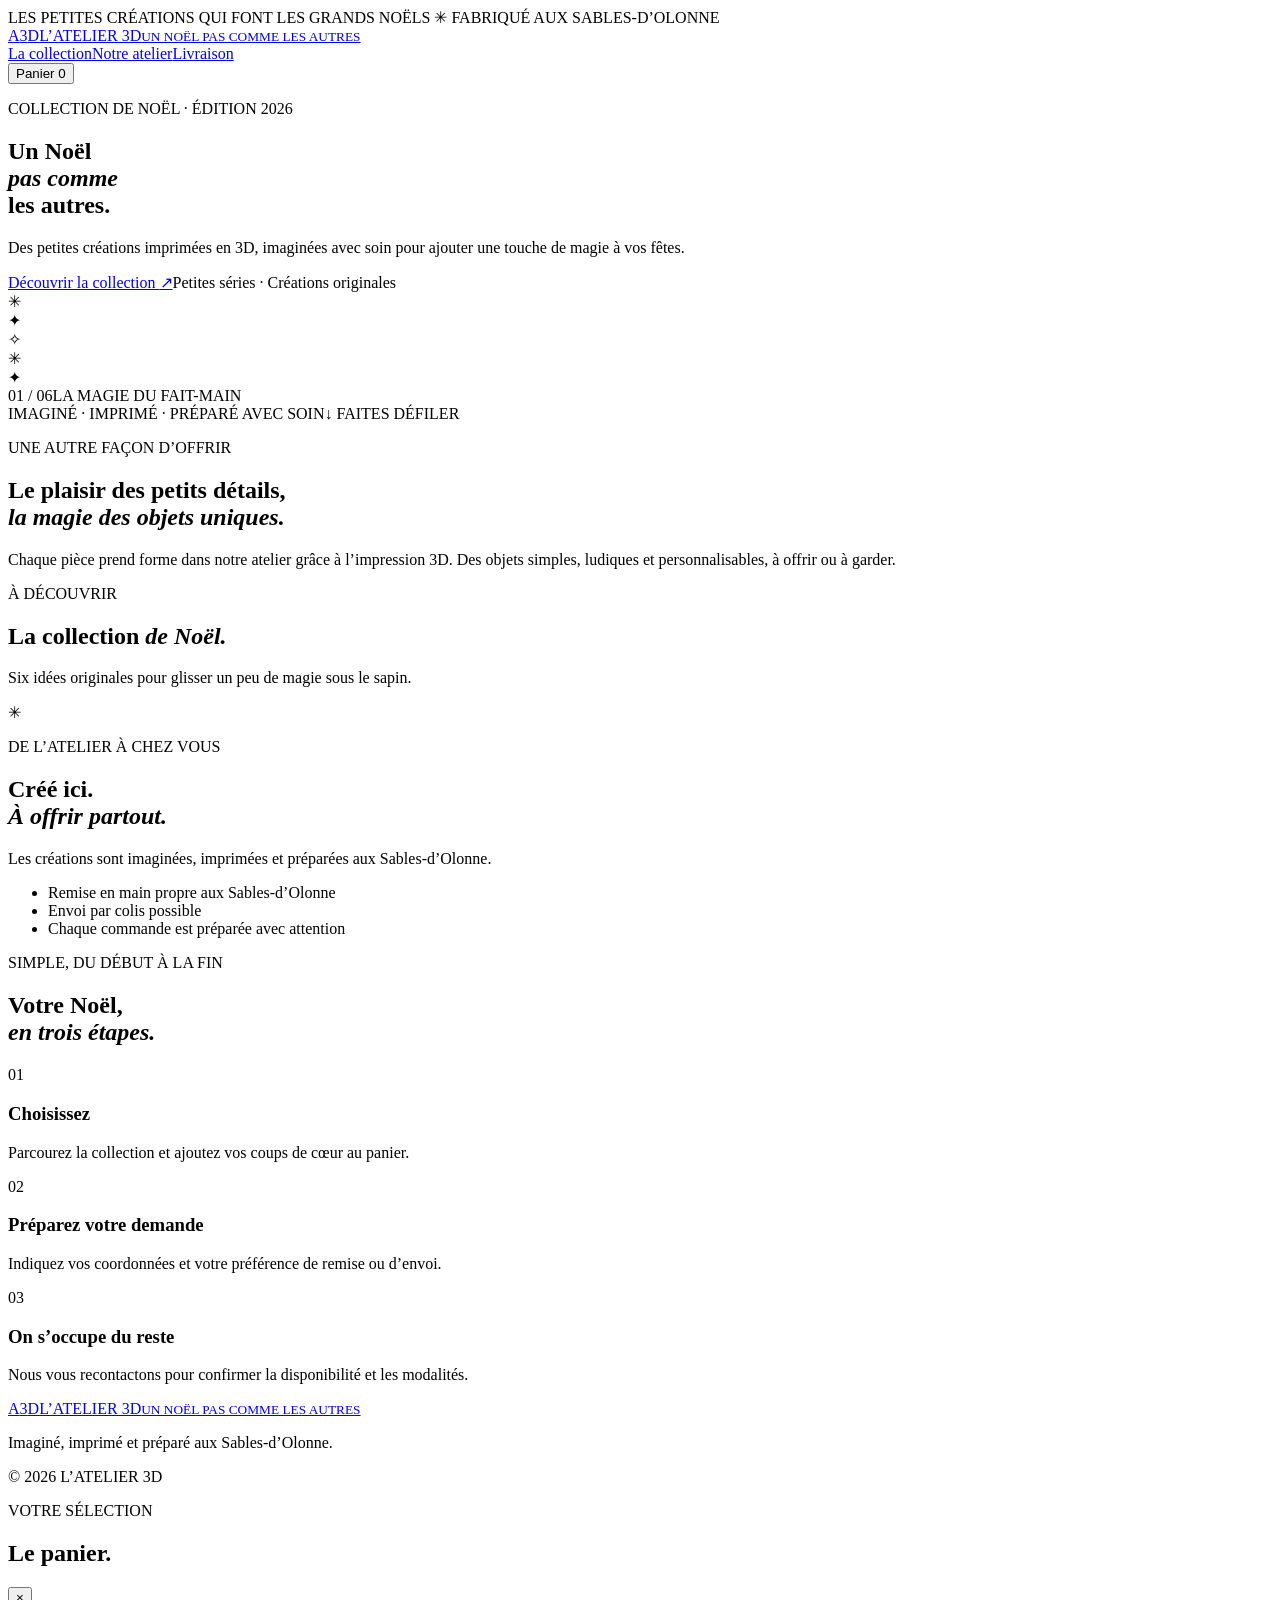
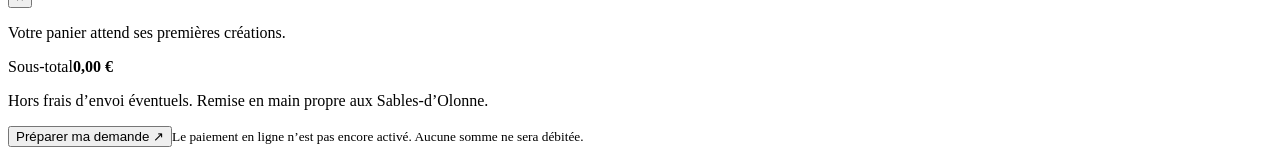
==== index.html @ 4eb5cd65 "Créer la nouvelle vitrine L’Atelier 3D" ====
<!doctype html>
<html lang="fr">
<head>
<meta charset="utf-8">
<meta name="viewport" content="width=device-width,initial-scale=1">
<meta name="theme-color" content="#101714">
<meta name="description" content="Décorations de Noël imprimées en 3D, petits cadeaux et créations personnalisées aux Sables-d’Olonne.">
<title>L’Atelier 3D — Un Noël pas comme les autres</title>
<link rel="preconnect" href="https://fonts.googleapis.com">
<link rel="preconnect" href="https://fonts.gstatic.com" crossorigin>
<link href="https://fonts.googleapis.com/css2?family=DM+Sans:wght@400;500;600;700&family=Playfair+Display:wght@500;600;700&display=swap" rel="stylesheet">
<link rel="stylesheet" href="css/style.css">
</head>
<body>
<div class="announcement">LES PETITES CRÉATIONS QUI FONT LES GRANDS NOËLS <span>✳</span> FABRIQUÉ AUX SABLES-D’OLONNE</div>
<header class="site-header">
  <a class="brand" href="#" aria-label="L’Atelier 3D, accueil"><span class="brand-mark">A<span>3</span>D</span><span class="brand-name">L’ATELIER 3D<small>UN NOËL PAS COMME LES AUTRES</small></span></a>
  <nav class="main-nav"><a href="#collection">La collection</a><a href="#atelier">Notre atelier</a><a href="#livraison">Livraison</a></nav>
  <button class="cart-trigger" id="open-cart" aria-label="Ouvrir le panier">Panier <span id="cart-count">0</span></button>
</header>
<main>
<section class="hero">
  <div class="hero-copy">
    <p class="eyebrow"><span class="eyebrow-line"></span> COLLECTION DE NOËL · ÉDITION 2026</p>
    <h1>Un Noël<br><em>pas comme</em><br>les autres.</h1>
    <p class="hero-intro">Des petites créations imprimées en 3D, imaginées avec soin pour ajouter une touche de magie à vos fêtes.</p>
    <div class="hero-actions"><a class="button button-light snow-button" href="#collection">Découvrir la collection <span>↗</span></a><span class="hero-note">Petites séries · Créations originales</span></div>
  </div>
  <div class="hero-art" aria-label="Décorations de Noël stylisées">
    <div class="art-glow"></div><div class="art-orbit orbit-one"></div><div class="art-orbit orbit-two"></div>
    <div class="hero-star star-a">✳</div><div class="hero-star star-b">✦</div><div class="hero-star star-c">✧</div>
    <div class="ornament ornament-main"><div class="ornament-cap"></div><div class="ornament-loop"></div><span>✳</span></div>
    <div class="ornament ornament-small"><div class="ornament-cap"></div><span>✦</span></div>
    <div class="art-caption"><span>01 / 06</span><span>LA MAGIE DU FAIT-MAIN</span></div>
  </div>
  <div class="hero-bottom"><span>IMAGINÉ · IMPRIMÉ · PRÉPARÉ AVEC SOIN</span><span>↓ FAITES DÉFILER</span></div>
</section>
<section class="intro-strip" id="atelier"><p>UNE AUTRE FAÇON D’OFFRIR</p><h2>Le plaisir des petits détails,<br><em>la magie des objets uniques.</em></h2><p class="intro-text">Chaque pièce prend forme dans notre atelier grâce à l’impression 3D. Des objets simples, ludiques et personnalisables, à offrir ou à garder.</p></section>
<section class="collection section-wrap" id="collection">
  <div class="section-heading"><div><p class="eyebrow">À DÉCOUVRIR</p><h2>La collection <em>de Noël.</em></h2></div><p>Six idées originales pour glisser un peu de magie sous le sapin.</p></div>
  <div class="product-grid" id="product-grid"></div>
</section>
<section class="feature-band" id="livraison"><div class="feature-mark">✳</div><div><p class="eyebrow">DE L’ATELIER À CHEZ VOUS</p><h2>Créé ici.<br><em>À offrir partout.</em></h2></div><div class="feature-text"><p>Les créations sont imaginées, imprimées et préparées aux Sables-d’Olonne.</p><ul><li>Remise en main propre aux Sables-d’Olonne</li><li>Envoi par colis possible</li><li>Chaque commande est préparée avec attention</li></ul></div></section>
<section class="steps section-wrap"><p class="eyebrow">SIMPLE, DU DÉBUT À LA FIN</p><h2>Votre Noël,<br><em>en trois étapes.</em></h2><div class="step-grid"><article><span>01</span><h3>Choisissez</h3><p>Parcourez la collection et ajoutez vos coups de cœur au panier.</p></article><article><span>02</span><h3>Préparez votre demande</h3><p>Indiquez vos coordonnées et votre préférence de remise ou d’envoi.</p></article><article><span>03</span><h3>On s’occupe du reste</h3><p>Nous vous recontactons pour confirmer la disponibilité et les modalités.</p></article></div></section>
</main>
<footer class="footer"><a class="brand" href="#"><span class="brand-mark">A<span>3</span>D</span><span class="brand-name">L’ATELIER 3D<small>UN NOËL PAS COMME LES AUTRES</small></span></a><p>Imaginé, imprimé et préparé aux Sables-d’Olonne.</p><span>© 2026 L’ATELIER 3D</span></footer>
<div class="cart-backdrop" id="cart-backdrop"></div>
<aside class="cart-panel" id="cart-panel" aria-label="Votre panier" aria-hidden="true"><div class="cart-head"><div><p class="eyebrow">VOTRE SÉLECTION</p><h2>Le panier<span>.</span></h2></div><button class="icon-button" id="close-cart" aria-label="Fermer">×</button></div><div class="cart-items" id="cart-items"><p class="empty-cart">Votre panier attend ses premières créations.</p></div><div class="cart-foot"><div class="subtotal"><span>Sous-total</span><strong id="cart-total">0,00 €</strong></div><p>Hors frais d’envoi éventuels. Remise en main propre aux Sables-d’Olonne.</p><button class="button button-dark snow-button" id="checkout-button">Préparer ma demande <span>↗</span></button><small class="payment-note">Le paiement en ligne n’est pas encore activé. Aucune somme ne sera débitée.</small></div></aside>
<dialog id="order-dialog" class="order-dialog"><form id="order-form"><div class="dialog-top"><p class="eyebrow">DERNIÈRE ÉTAPE</p><button type="button" class="icon-button" id="close-order" aria-label="Fermer">×</button></div><h2>Votre demande<br><em>de commande.</em></h2><p class="form-intro">Renseignez vos coordonnées. Votre demande sera préparée dans votre application e-mail pour nous être envoyée.</p><label>Nom et prénom<input name="name" required autocomplete="name" placeholder="Votre nom"></label><label>Adresse e-mail<input name="email" type="email" required autocomplete="email" placeholder="vous@exemple.fr"></label><label>Remise souhaitée<select name="delivery"><option>Remise en main propre aux Sables-d’Olonne</option><option>Envoi par colis (frais à confirmer)</option></select></label><label>Précisions (facultatif)<textarea name="notes" rows="3" placeholder="Initiale souhaitée, quantité, question…"></textarea></label><div class="dialog-total"><span>Total estimé</span><strong id="dialog-total">0,00 €</strong></div><button class="button button-dark snow-button" type="submit">Préparer l’e-mail de commande ↗</button><p class="payment-note">Cette étape ne constitue pas un paiement ni une confirmation de commande.</p></form></dialog>
<div class="toast" id="toast" role="status"></div>
<script src="js/app.js"></script>
</body></html>
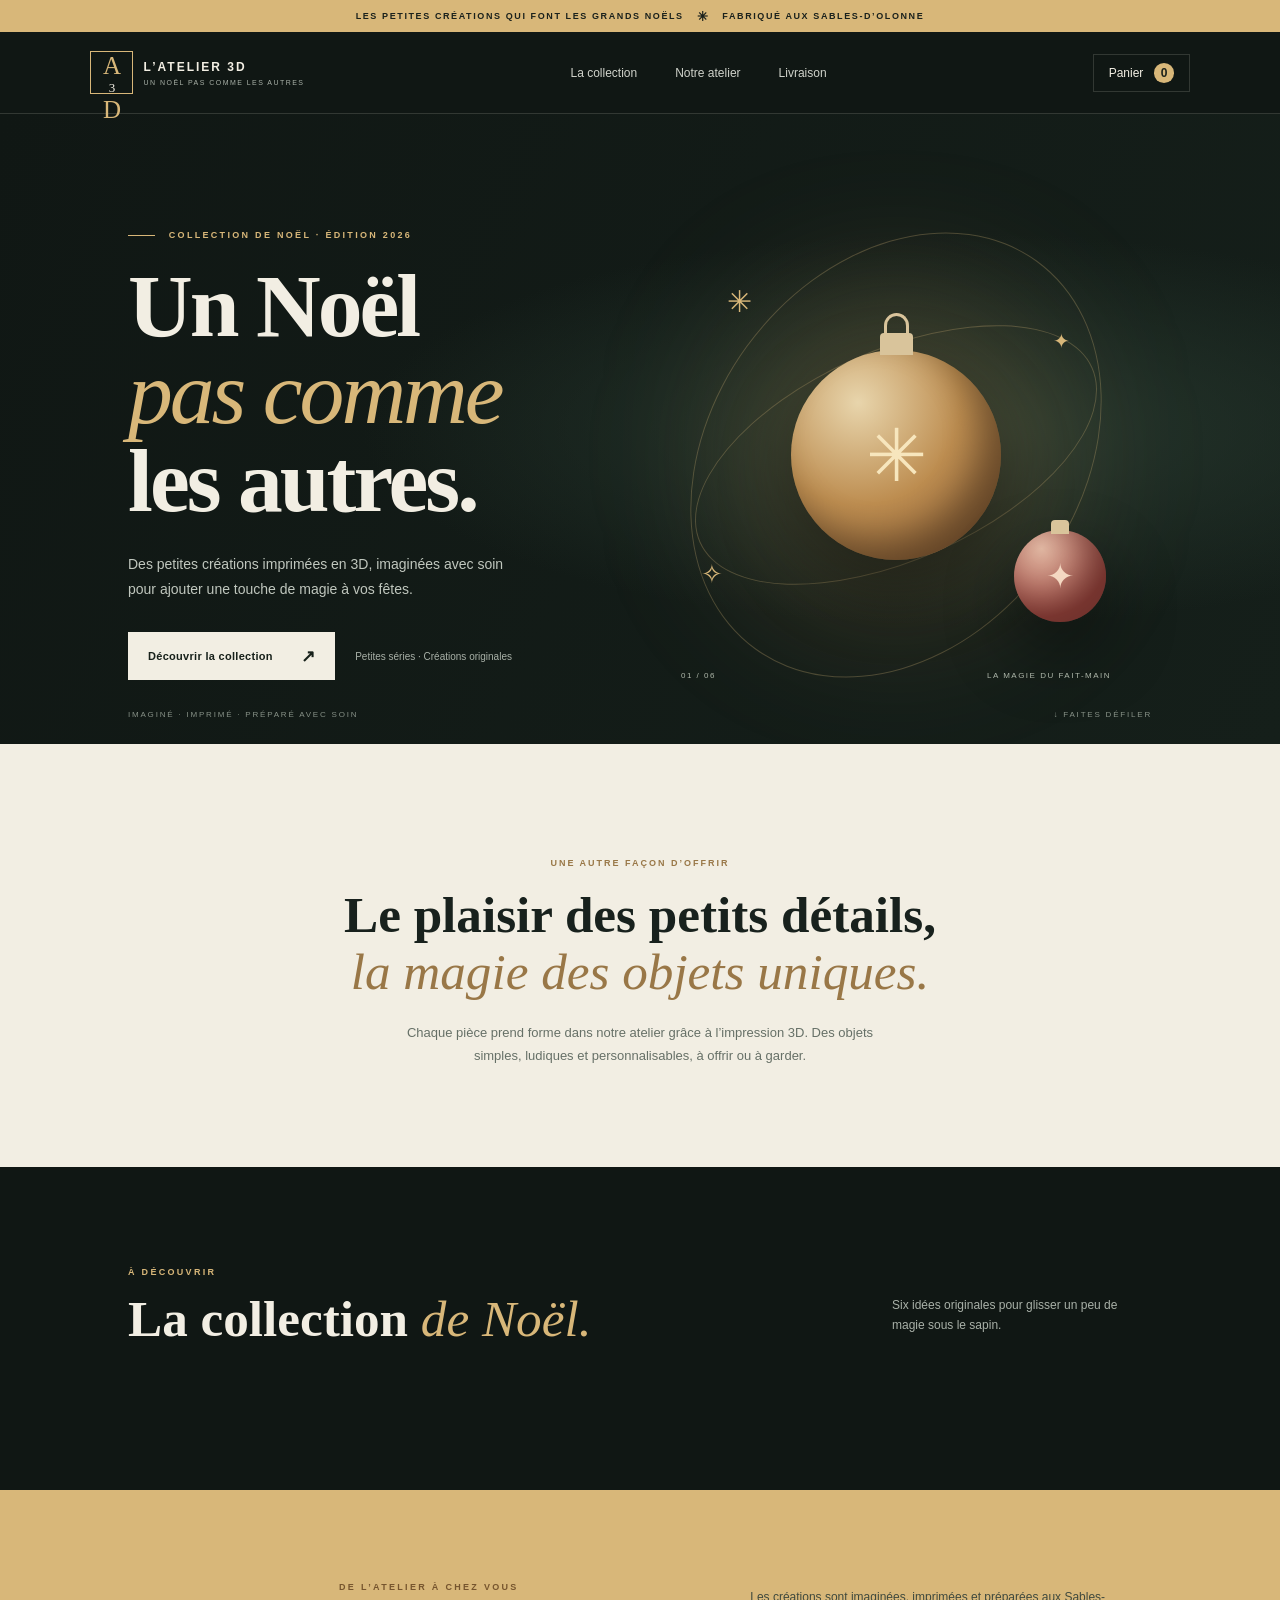
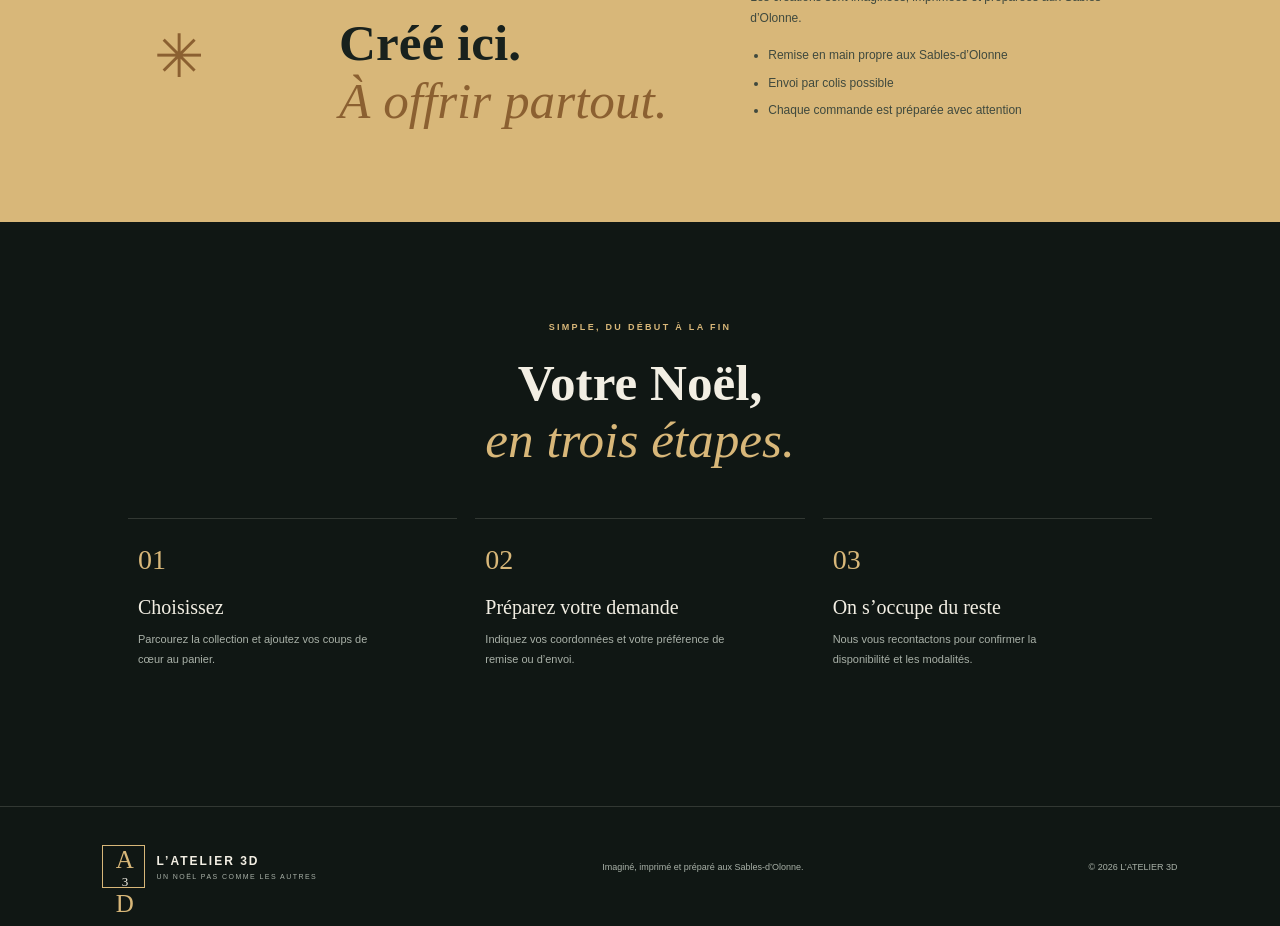
==== commit 03c492f0: "Afficher un panier sans passage de commande" ====
--- a/index.html
+++ b/index.html
@@ -45,8 +45,8 @@
 </main>
 <footer class="footer"><a class="brand" href="#"><span class="brand-mark">A<span>3</span>D</span><span class="brand-name">L’ATELIER 3D<small>UN NOËL PAS COMME LES AUTRES</small></span></a><p>Imaginé, imprimé et préparé aux Sables-d’Olonne.</p><span>© 2026 L’ATELIER 3D</span></footer>
 <div class="cart-backdrop" id="cart-backdrop"></div>
-<aside class="cart-panel" id="cart-panel" aria-label="Votre panier" aria-hidden="true"><div class="cart-head"><div><p class="eyebrow">VOTRE SÉLECTION</p><h2>Le panier<span>.</span></h2></div><button class="icon-button" id="close-cart" aria-label="Fermer">×</button></div><div class="cart-items" id="cart-items"><p class="empty-cart">Votre panier attend ses premières créations.</p></div><div class="cart-foot"><div class="subtotal"><span>Sous-total</span><strong id="cart-total">0,00 €</strong></div><p>Hors frais d’envoi éventuels. Remise en main propre aux Sables-d’Olonne.</p><button class="button button-dark snow-button" id="checkout-button">Préparer ma demande <span>↗</span></button><small class="payment-note">Le paiement en ligne n’est pas encore activé. Aucune somme ne sera débitée.</small></div></aside>
-<dialog id="order-dialog" class="order-dialog"><form id="order-form"><div class="dialog-top"><p class="eyebrow">DERNIÈRE ÉTAPE</p><button type="button" class="icon-button" id="close-order" aria-label="Fermer">×</button></div><h2>Votre demande<br><em>de commande.</em></h2><p class="form-intro">Renseignez vos coordonnées. Votre demande sera préparée dans votre application e-mail pour nous être envoyée.</p><label>Nom et prénom<input name="name" required autocomplete="name" placeholder="Votre nom"></label><label>Adresse e-mail<input name="email" type="email" required autocomplete="email" placeholder="vous@exemple.fr"></label><label>Remise souhaitée<select name="delivery"><option>Remise en main propre aux Sables-d’Olonne</option><option>Envoi par colis (frais à confirmer)</option></select></label><label>Précisions (facultatif)<textarea name="notes" rows="3" placeholder="Initiale souhaitée, quantité, question…"></textarea></label><div class="dialog-total"><span>Total estimé</span><strong id="dialog-total">0,00 €</strong></div><button class="button button-dark snow-button" type="submit">Préparer l’e-mail de commande ↗</button><p class="payment-note">Cette étape ne constitue pas un paiement ni une confirmation de commande.</p></form></dialog>
+<aside class="cart-panel" id="cart-panel" aria-label="Votre panier" aria-hidden="true"><div class="cart-head"><div><p class="eyebrow">VOTRE SÉLECTION</p><h2>Le panier<span>.</span></h2></div><button class="icon-button" id="close-cart" aria-label="Fermer">×</button></div><div class="cart-items" id="cart-items"><p class="empty-cart">Votre panier attend ses premières créations.</p></div><div class="cart-foot"><div class="subtotal"><span>Sous-total</span><strong id="cart-total">0,00 €</strong></div><p>Hors frais d’envoi éventuels. Remise en main propre aux Sables-d’Olonne.</p><div class="coming-soon">Les commandes en ligne arrivent bientôt.<br>Pour le moment, votre panier vous permet simplement de retrouver votre sélection.</div></div></aside>
+
 <div class="toast" id="toast" role="status"></div>
 <script src="js/app.js"></script>
 </body></html>
--- a/css/style.css
+++ b/css/style.css
@@ -0,0 +1 @@
+:root{--bg:#101714;--panel:#18211d;--cream:#f2eee3;--muted:#a9b1a8;--gold:#d8b779;--red:#a94b43;--line:rgba(242,238,227,.15);--serif:"Playfair Display",Georgia,serif;--sans:"DM Sans",Arial,sans-serif}*{box-sizing:border-box}html{scroll-behavior:smooth}body{margin:0;background:var(--bg);color:var(--cream);font-family:var(--sans);font-size:15px}a{color:inherit;text-decoration:none}button,input,select,textarea{font:inherit}.announcement{height:32px;background:var(--gold);color:#1a211c;display:flex;align-items:center;justify-content:center;gap:13px;font-size:9px;letter-spacing:1.6px;font-weight:700}.announcement span{font-size:13px}.site-header{height:82px;padding:0 7vw;display:flex;align-items:center;justify-content:space-between;border-bottom:1px solid var(--line);position:relative;z-index:4;background:var(--bg)}.brand{display:flex;align-items:center;gap:11px}.brand-mark{font-family:var(--serif);font-size:25px;letter-spacing:-2px;border:1px solid var(--gold);width:43px;height:43px;display:grid;place-items:center;color:var(--gold);position:relative}.brand-mark span{font-size:13px;color:var(--cream)}.brand-name{font-size:12px;letter-spacing:2px;font-weight:700}.brand-name small{display:block;font-size:7px;letter-spacing:1.45px;color:var(--muted);margin-top:5px;font-weight:500}.main-nav{display:flex;gap:38px;color:#d0d3cb;font-size:12px}.main-nav a:hover{color:var(--gold)}.cart-trigger{background:none;border:1px solid var(--line);color:var(--cream);padding:11px 15px;cursor:pointer;font-size:12px}.cart-trigger span{background:var(--gold);color:#1b211b;border-radius:50%;padding:3px 7px;margin-left:7px;font-weight:700}.hero{min-height:630px;padding:82px 10vw 30px;display:grid;grid-template-columns:1fr 1fr;align-items:center;position:relative;overflow:hidden;background:radial-gradient(ellipse at 75% 50%,#26372d 0,transparent 44%),linear-gradient(115deg,#101714,#151f1a)}.hero-copy{position:relative;z-index:2;max-width:570px}.eyebrow{font-size:9px;letter-spacing:2.3px;color:var(--gold);font-weight:700;margin:0 0 22px}.eyebrow-line{display:inline-block;width:27px;height:1px;background:var(--gold);vertical-align:middle;margin-right:9px}.hero h1{font:600 clamp(55px,7vw,94px)/.98 var(--serif);letter-spacing:-3px;margin:0}.hero h1 em,.intro-strip h2 em,.section-heading h2 em,.feature-band h2 em,.steps h2 em,.order-dialog h2 em{font-weight:500;color:var(--gold)}.hero-intro{color:#c0c7be;line-height:1.8;max-width:390px;margin:27px 0 30px;font-size:14px}.hero-actions{display:flex;align-items:center;gap:20px;flex-wrap:wrap}.button{min-height:48px;padding:0 20px;border:0;display:inline-flex;align-items:center;justify-content:center;gap:28px;font-weight:700;font-size:11px;letter-spacing:.3px;cursor:pointer;position:relative;overflow:hidden;transition:transform .2s,background .2s}.button:hover{transform:translateY(-2px)}.button-light{background:var(--cream);color:#17201a}.button-dark{background:var(--gold);color:#17201a;width:100%}.button span{font-size:17px}.hero-note{font-size:10px;color:var(--muted)}.hero-art{height:450px;position:relative;display:grid;place-items:center}.art-glow{position:absolute;width:310px;height:310px;border-radius:50%;background:#c99d5740;filter:blur(75px)}.art-orbit{position:absolute;border:1px solid #d8b77945;border-radius:50%;transform:rotate(-24deg)}.orbit-one{width:430px;height:210px}.orbit-two{width:370px;height:480px;transform:rotate(36deg)}.ornament{position:absolute;border-radius:50%;display:grid;place-items:center;box-shadow:inset -20px -20px 35px #0005,0 30px 70px #0006}.ornament-main{width:210px;height:210px;background:radial-gradient(circle at 32% 25%,#e8d5ac,#bd8d50 48%,#80522e 100%);color:#f7e6bd;font-size:73px}.ornament-cap{position:absolute;width:33px;height:22px;background:#d9c49b;top:-17px;border-radius:4px 4px 0 0}.ornament-loop{position:absolute;width:25px;height:23px;border:3px solid #d9c49b;border-bottom:0;border-radius:20px 20px 0 0;top:-37px}.ornament-small{width:92px;height:92px;background:radial-gradient(circle at 30% 20%,#e0b7a2,#a94b43 70%);font-size:34px;right:9%;bottom:13%;color:#f4d8c2}.ornament-small .ornament-cap{width:18px;height:14px;top:-10px}.ornament-small .ornament-loop{width:14px;height:15px;top:-23px;border-width:2px}.hero-star{position:absolute;color:var(--gold)}.star-a{font-size:30px;top:12%;left:17%}.star-b{font-size:20px;right:16%;top:22%}.star-c{font-size:26px;left:12%;bottom:20%}.art-caption{position:absolute;bottom:0;left:8%;right:8%;display:flex;justify-content:space-between;color:#aeb7aa;font-size:8px;letter-spacing:1.5px}.hero-bottom{position:absolute;bottom:25px;left:10vw;right:10vw;display:flex;justify-content:space-between;color:#879187;font-size:8px;letter-spacing:1.8px}.intro-strip{text-align:center;padding:105px 20px 100px;background:var(--cream);color:#18211d}.intro-strip>p:first-child{font-size:9px;letter-spacing:2px;color:#997747;font-weight:700}.intro-strip h2,.section-heading h2,.feature-band h2,.steps h2{font:600 clamp(35px,4vw,53px)/1.12 var(--serif);margin:18px 0}.intro-strip h2 em{color:#997747}.intro-text{max-width:490px;margin:20px auto 0;color:#667067;line-height:1.8;font-size:13px}.section-wrap{padding:100px 10vw}.section-heading{display:flex;align-items:end;justify-content:space-between;margin-bottom:42px;gap:25px}.section-heading .eyebrow{margin-bottom:13px}.section-heading h2{margin:0}.section-heading h2 em{color:var(--gold)}.section-heading>p{max-width:260px;color:var(--muted);font-size:12px;line-height:1.7}.product-grid{display:grid;grid-template-columns:repeat(3,1fr);gap:19px}.product-card{border:1px solid var(--line);background:#151e19;transition:transform .25s,border-color .25s}.product-card:hover{transform:translateY(-5px);border-color:#d8b77980}.product-art{height:220px;background:radial-gradient(circle at 50% 45%,#344438,#1c2821 65%);display:grid;place-items:center;position:relative;overflow:hidden}.product-art:after{content:"";position:absolute;width:160px;height:160px;border:1px solid #d8b77930;border-radius:50%}.product-symbol{font:90px var(--serif);color:var(--gold);text-shadow:0 12px 25px #0008;z-index:1}.product-card:nth-child(3n+2) .product-art{background:radial-gradient(circle at 50% 45%,#49322e,#241e1b 70%)}.product-card:nth-child(3n) .product-art{background:radial-gradient(circle at 50% 45%,#41443a,#20251f 70%)}.product-meta{padding:20px}.product-kicker{font-size:8px;letter-spacing:1.5px;color:var(--gold);margin:0 0 9px}.product-title-row{display:flex;justify-content:space-between;gap:10px;align-items:start}.product-title-row h3{font:500 18px/1.25 var(--serif);margin:0}.product-price{color:var(--gold);font-size:14px;font-weight:700;white-space:nowrap}.product-desc{color:var(--muted);font-size:11px;line-height:1.6;min-height:36px;margin:12px 0 18px}.add-button{width:100%;height:41px;background:transparent;color:var(--cream);border:1px solid #657166;cursor:pointer;font-size:10px;letter-spacing:.5px;transition:.2s}.add-button:hover{background:var(--gold);border-color:var(--gold);color:#17201a}.feature-band{padding:85px 12vw;background:#d8b779;color:#18211d;display:grid;grid-template-columns:.4fr 1fr 1fr;align-items:center;gap:35px}.feature-mark{font-size:60px;color:#8b6031}.feature-band .eyebrow{color:#76552e}.feature-band h2{margin:0}.feature-band h2 em{color:#8b6031}.feature-text{font-size:12px;line-height:1.8;color:#3f493e}.feature-text ul{padding-left:18px}.feature-text li{padding:3px 0}.steps{text-align:center}.steps h2{margin:0 0 50px}.steps h2 em{color:var(--gold)}.step-grid{display:grid;grid-template-columns:repeat(3,1fr);gap:18px;text-align:left}.step-grid article{border-top:1px solid var(--line);padding:25px 10px}.step-grid article>span{color:var(--gold);font:28px var(--serif)}.step-grid h3{font:500 20px var(--serif);margin:20px 0 9px}.step-grid p{color:var(--muted);font-size:11px;line-height:1.8;max-width:250px}.footer{padding:38px 8vw;border-top:1px solid var(--line);display:flex;align-items:center;justify-content:space-between;gap:20px}.footer p,.footer>span{font-size:9px;color:var(--muted)}.cart-backdrop{position:fixed;inset:0;background:#0009;z-index:8;opacity:0;pointer-events:none;transition:.25s}.cart-backdrop.visible{opacity:1;pointer-events:auto}.cart-panel{position:fixed;z-index:9;right:0;top:0;height:100dvh;width:min(440px,100%);background:var(--cream);color:#18211d;padding:32px;transform:translateX(102%);transition:transform .3s;display:flex;flex-direction:column}.cart-panel.open{transform:translateX(0)}.cart-head{display:flex;justify-content:space-between;align-items:start;border-bottom:1px solid #d8d5ca;padding-bottom:20px}.cart-head .eyebrow{margin-bottom:9px;color:#997747}.cart-head h2{font:600 34px var(--serif);margin:0}.cart-head h2 span{color:#997747}.icon-button{border:0;background:none;font-size:28px;cursor:pointer;color:inherit}.cart-items{padding:15px 0;overflow:auto;flex:1}.empty-cart{font-size:12px;color:#737c72;line-height:1.7}.cart-line{display:grid;grid-template-columns:1fr auto;gap:10px;padding:15px 0;border-bottom:1px solid #dedbd1}.cart-line h4{margin:0 0 6px;font:500 16px var(--serif)}.cart-line small{color:#70786f}.cart-line-actions{display:flex;align-items:center;gap:8px;margin-top:10px}.cart-line-actions button{border:1px solid #c8c7bd;background:transparent;width:25px;height:25px;cursor:pointer}.cart-line-price{font-weight:700;color:#8b6031}.cart-foot{border-top:1px solid #d8d5ca;padding-top:18px}.subtotal{display:flex;justify-content:space-between;font-size:14px}.subtotal strong{font-size:17px}.cart-foot>p,.payment-note{font-size:10px;line-height:1.6;color:#737c72}.payment-note{display:block;text-align:center;margin:12px 0 0}.cart-foot .button{margin-top:12px}.order-dialog{border:0;padding:0;width:min(520px,calc(100% - 28px));max-height:92dvh;overflow:auto;background:var(--cream);color:#18211d;box-shadow:0 25px 90px #0008}.order-dialog::backdrop{background:#000a}.order-dialog form{padding:32px}.dialog-top{display:flex;justify-content:space-between;align-items:center}.dialog-top .eyebrow{color:#997747;margin:0}.order-dialog h2{font:600 38px/1.1 var(--serif);margin:20px 0}.order-dialog h2 em{color:#997747}.form-intro{color:#6b756a;font-size:12px;line-height:1.7;margin-bottom:22px}.order-dialog label{display:block;font-size:10px;font-weight:700;letter-spacing:.5px;margin:14px 0}.order-dialog input,.order-dialog select,.order-dialog textarea{display:block;width:100%;margin-top:7px;border:1px solid #d2d0c6;background:#fffdf8;padding:12px;color:#18211d;outline-color:#997747}.dialog-total{display:flex;justify-content:space-between;border-top:1px solid #d2d0c6;padding:18px 0;margin-top:20px}.dialog-total strong{color:#8b6031}.order-dialog .payment-note{color:#737c72}.toast{position:fixed;bottom:25px;left:50%;transform:translate(-50%,20px);background:var(--cream);color:#18211d;padding:12px 18px;font-size:11px;z-index:20;opacity:0;transition:.2s;pointer-events:none}.toast.show{opacity:1;transform:translate(-50%,0)}.snow-button:before,.snow-button:after{content:"";position:absolute;inset:-30px;background-image:radial-gradient(circle,#fff 1px,transparent 1.7px),radial-gradient(circle,#fff 1px,transparent 1.7px);background-size:31px 31px,47px 47px;background-position:0 0,13px 19px;opacity:0;pointer-events:none}.snow-button:hover:before,.snow-button:focus-visible:before{opacity:.45;animation:snowfall 1.8s linear infinite}.snow-button:hover:after{opacity:.3;animation:snowfall 2.5s linear infinite reverse}@keyframes snowfall{to{background-position:0 60px,13px 79px}}@media(max-width:850px){.site-header{padding:0 5vw}.main-nav{gap:17px}.hero{padding:65px 7vw 60px;grid-template-columns:1fr 1fr}.hero-art{transform:scale(.85)}.section-wrap{padding:80px 7vw}.feature-band{padding:70px 7vw;grid-template-columns:.3fr 1fr 1fr}.product-grid{grid-template-columns:repeat(2,1fr)}}@media(max-width:600px){.announcement{font-size:7px;letter-spacing:1px}.site-header{height:70px}.brand-mark{width:36px;height:36px;font-size:21px}.brand-name{font-size:10px}.brand-name small{font-size:6px}.main-nav{display:none}.cart-trigger{padding:9px 10px;font-size:10px}.hero{display:block;min-height:760px;padding:72px 8vw 70px}.hero h1{font-size:66px}.hero-art{height:350px;margin-top:12px;transform:scale(.8)}.hero-bottom{left:8vw;right:8vw;font-size:7px}.hero-note{font-size:9px}.intro-strip{padding:75px 22px}.section-wrap{padding:70px 6vw}.section-heading{display:block}.section-heading>p{margin-top:15px}.product-grid{grid-template-columns:1fr;gap:14px}.product-art{height:230px}.feature-band{grid-template-columns:1fr;gap:10px;padding:65px 9vw}.feature-mark{font-size:35px}.feature-text{margin-top:12px}.steps h2{margin-bottom:30px}.step-grid{grid-template-columns:1fr;gap:0}.step-grid article{padding:20px 5px}.step-grid p{max-width:none}.footer{align-items:flex-start;flex-direction:column;padding:32px 7vw}.cart-panel{padding:25px 20px}.order-dialog form{padding:24px}.order-dialog h2{font-size:34px}}@media(prefers-reduced-motion:reduce){*,*:before,*:after{scroll-behavior:auto!important;animation-duration:.01ms!important;transition-duration:.01ms!important}}
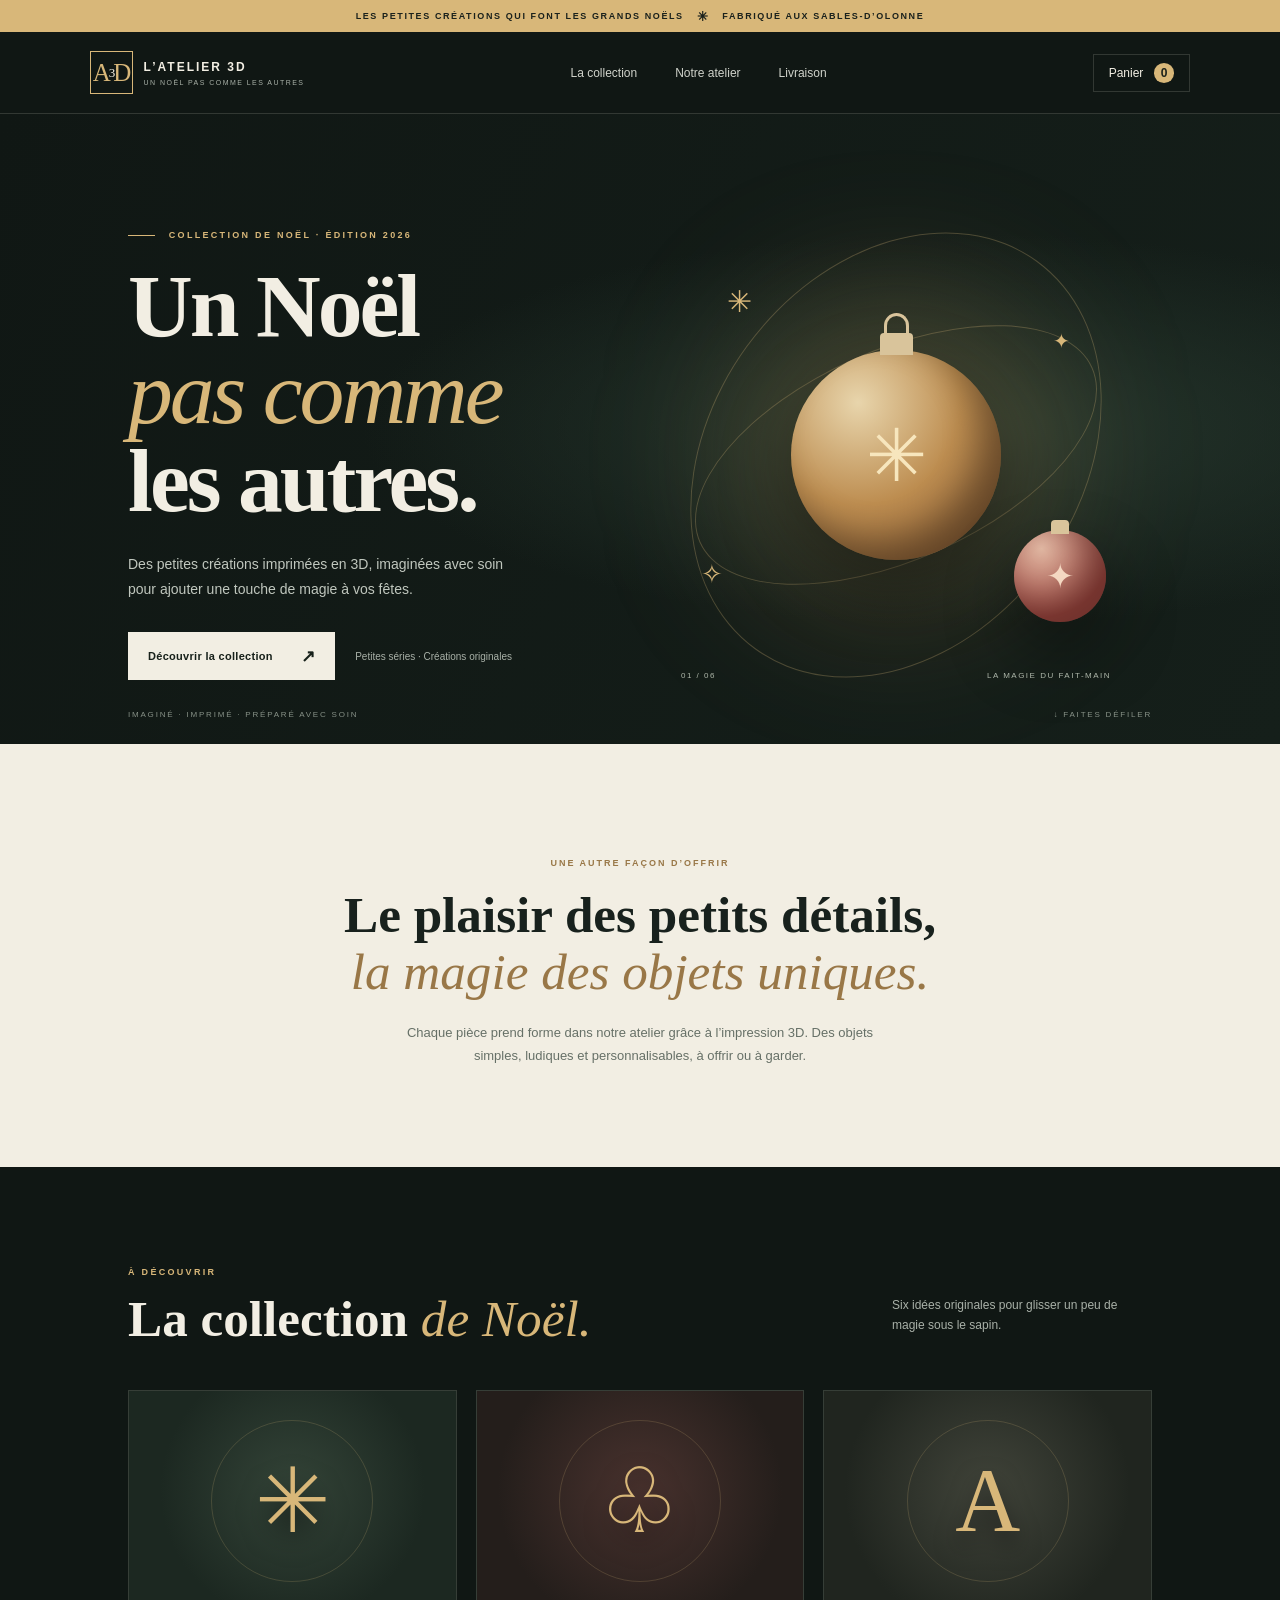
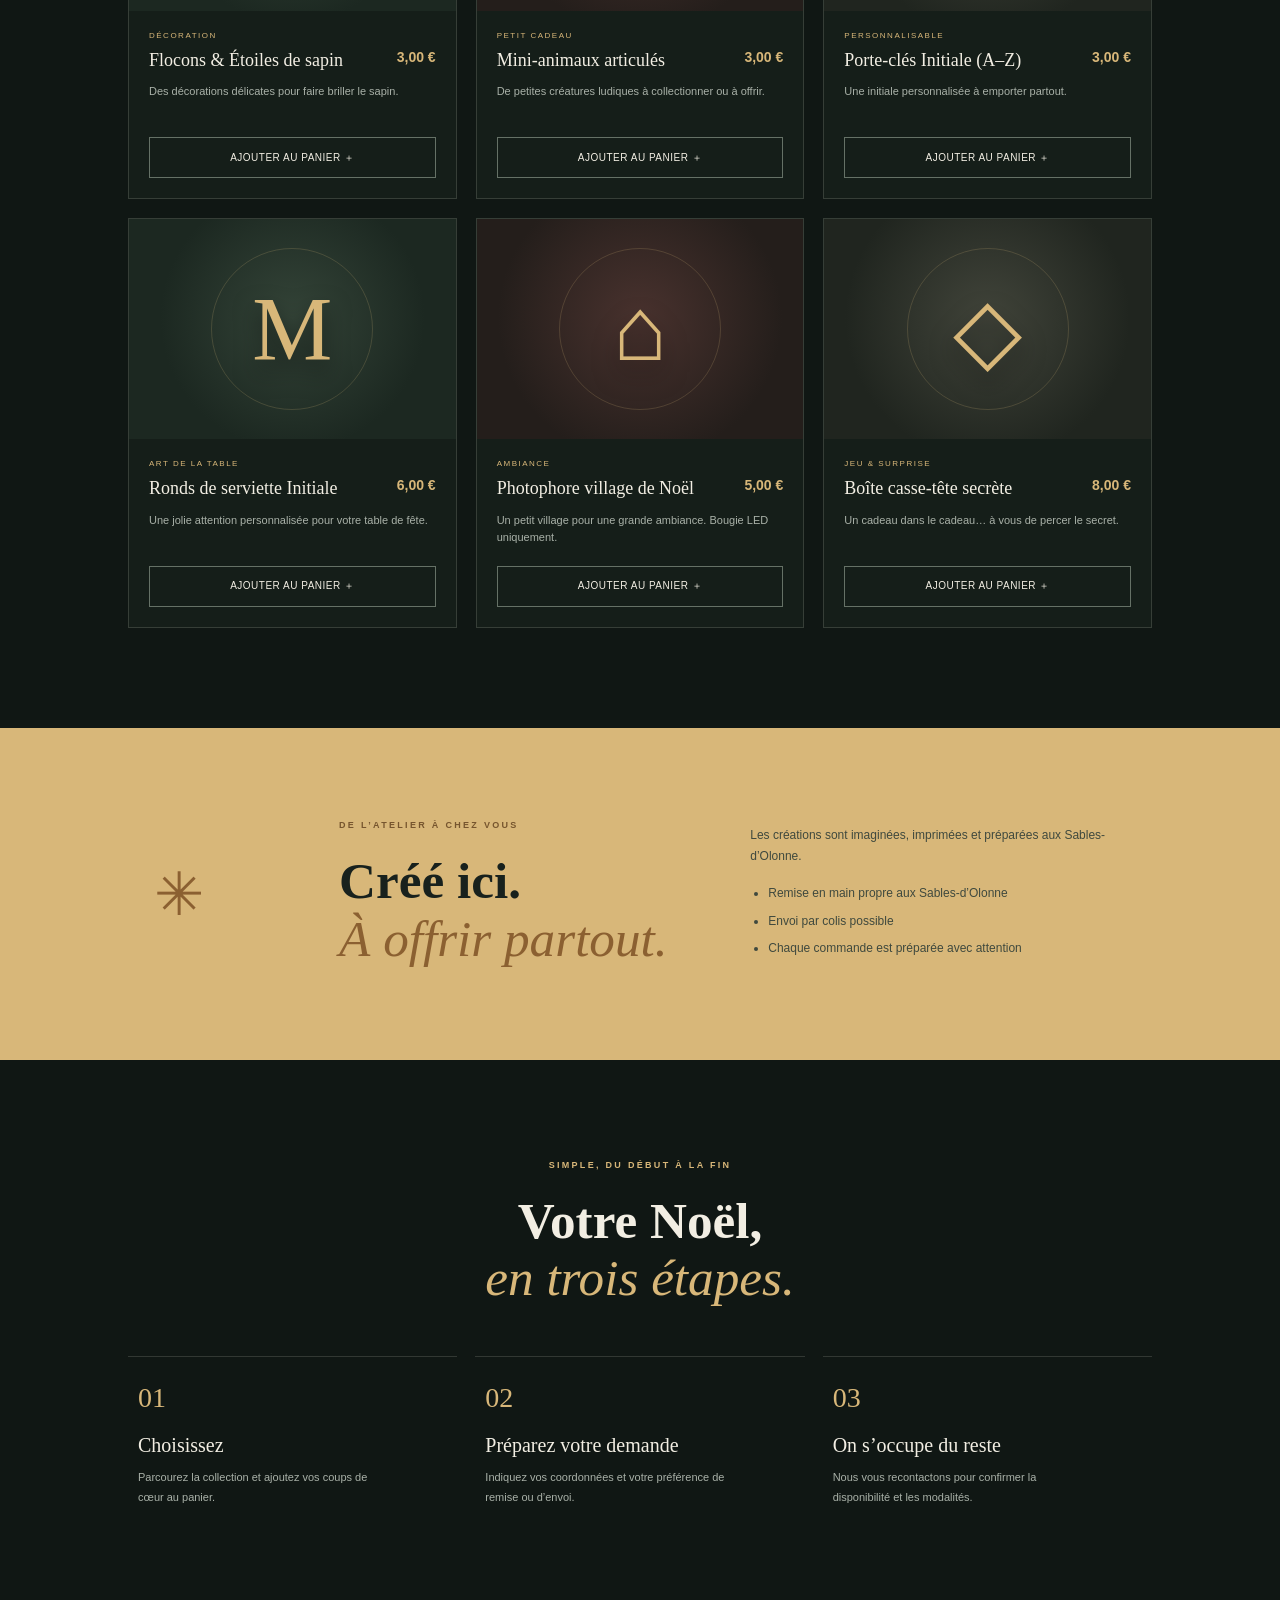
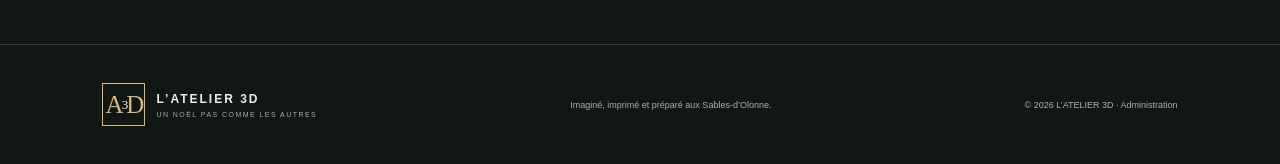
==== commit d816cc5b: "Ajouter l’accès administration en pied de page" ====
--- a/index.html
+++ b/index.html
@@ -43,10 +43,10 @@
 <section class="feature-band" id="livraison"><div class="feature-mark">✳</div><div><p class="eyebrow">DE L’ATELIER À CHEZ VOUS</p><h2>Créé ici.<br><em>À offrir partout.</em></h2></div><div class="feature-text"><p>Les créations sont imaginées, imprimées et préparées aux Sables-d’Olonne.</p><ul><li>Remise en main propre aux Sables-d’Olonne</li><li>Envoi par colis possible</li><li>Chaque commande est préparée avec attention</li></ul></div></section>
 <section class="steps section-wrap"><p class="eyebrow">SIMPLE, DU DÉBUT À LA FIN</p><h2>Votre Noël,<br><em>en trois étapes.</em></h2><div class="step-grid"><article><span>01</span><h3>Choisissez</h3><p>Parcourez la collection et ajoutez vos coups de cœur au panier.</p></article><article><span>02</span><h3>Préparez votre demande</h3><p>Indiquez vos coordonnées et votre préférence de remise ou d’envoi.</p></article><article><span>03</span><h3>On s’occupe du reste</h3><p>Nous vous recontactons pour confirmer la disponibilité et les modalités.</p></article></div></section>
 </main>
-<footer class="footer"><a class="brand" href="#"><span class="brand-mark">A<span>3</span>D</span><span class="brand-name">L’ATELIER 3D<small>UN NOËL PAS COMME LES AUTRES</small></span></a><p>Imaginé, imprimé et préparé aux Sables-d’Olonne.</p><span>© 2026 L’ATELIER 3D</span></footer>
+<footer class="footer"><a class="brand" href="#"><span class="brand-mark">A<span>3</span>D</span><span class="brand-name">L’ATELIER 3D<small>UN NOËL PAS COMME LES AUTRES</small></span></a><p>Imaginé, imprimé et préparé aux Sables-d’Olonne.</p><span>© 2026 L’ATELIER 3D · <a href="admin.html" class="admin-footer-link">Administration</a></span></footer>
 <div class="cart-backdrop" id="cart-backdrop"></div>
 <aside class="cart-panel" id="cart-panel" aria-label="Votre panier" aria-hidden="true"><div class="cart-head"><div><p class="eyebrow">VOTRE SÉLECTION</p><h2>Le panier<span>.</span></h2></div><button class="icon-button" id="close-cart" aria-label="Fermer">×</button></div><div class="cart-items" id="cart-items"><p class="empty-cart">Votre panier attend ses premières créations.</p></div><div class="cart-foot"><div class="subtotal"><span>Sous-total</span><strong id="cart-total">0,00 €</strong></div><p>Hors frais d’envoi éventuels. Remise en main propre aux Sables-d’Olonne.</p><div class="coming-soon">Les commandes en ligne arrivent bientôt.<br>Pour le moment, votre panier vous permet simplement de retrouver votre sélection.</div></div></aside>
 
 <div class="toast" id="toast" role="status"></div>
-<script src="js/app.js"></script>
+<script src="js/supabase-config.js"></script><script type="module" src="js/app.js"></script>
 </body></html>
--- a/css/style.css
+++ b/css/style.css
@@ -1 +1,2 @@
-:root{--bg:#101714;--panel:#18211d;--cream:#f2eee3;--muted:#a9b1a8;--gold:#d8b779;--red:#a94b43;--line:rgba(242,238,227,.15);--serif:"Playfair Display",Georgia,serif;--sans:"DM Sans",Arial,sans-serif}*{box-sizing:border-box}html{scroll-behavior:smooth}body{margin:0;background:var(--bg);color:var(--cream);font-family:var(--sans);font-size:15px}a{color:inherit;text-decoration:none}button,input,select,textarea{font:inherit}.announcement{height:32px;background:var(--gold);color:#1a211c;display:flex;align-items:center;justify-content:center;gap:13px;font-size:9px;letter-spacing:1.6px;font-weight:700}.announcement span{font-size:13px}.site-header{height:82px;padding:0 7vw;display:flex;align-items:center;justify-content:space-between;border-bottom:1px solid var(--line);position:relative;z-index:4;background:var(--bg)}.brand{display:flex;align-items:center;gap:11px}.brand-mark{font-family:var(--serif);font-size:25px;letter-spacing:-2px;border:1px solid var(--gold);width:43px;height:43px;display:grid;place-items:center;color:var(--gold);position:relative}.brand-mark span{font-size:13px;color:var(--cream)}.brand-name{font-size:12px;letter-spacing:2px;font-weight:700}.brand-name small{display:block;font-size:7px;letter-spacing:1.45px;color:var(--muted);margin-top:5px;font-weight:500}.main-nav{display:flex;gap:38px;color:#d0d3cb;font-size:12px}.main-nav a:hover{color:var(--gold)}.cart-trigger{background:none;border:1px solid var(--line);color:var(--cream);padding:11px 15px;cursor:pointer;font-size:12px}.cart-trigger span{background:var(--gold);color:#1b211b;border-radius:50%;padding:3px 7px;margin-left:7px;font-weight:700}.hero{min-height:630px;padding:82px 10vw 30px;display:grid;grid-template-columns:1fr 1fr;align-items:center;position:relative;overflow:hidden;background:radial-gradient(ellipse at 75% 50%,#26372d 0,transparent 44%),linear-gradient(115deg,#101714,#151f1a)}.hero-copy{position:relative;z-index:2;max-width:570px}.eyebrow{font-size:9px;letter-spacing:2.3px;color:var(--gold);font-weight:700;margin:0 0 22px}.eyebrow-line{display:inline-block;width:27px;height:1px;background:var(--gold);vertical-align:middle;margin-right:9px}.hero h1{font:600 clamp(55px,7vw,94px)/.98 var(--serif);letter-spacing:-3px;margin:0}.hero h1 em,.intro-strip h2 em,.section-heading h2 em,.feature-band h2 em,.steps h2 em,.order-dialog h2 em{font-weight:500;color:var(--gold)}.hero-intro{color:#c0c7be;line-height:1.8;max-width:390px;margin:27px 0 30px;font-size:14px}.hero-actions{display:flex;align-items:center;gap:20px;flex-wrap:wrap}.button{min-height:48px;padding:0 20px;border:0;display:inline-flex;align-items:center;justify-content:center;gap:28px;font-weight:700;font-size:11px;letter-spacing:.3px;cursor:pointer;position:relative;overflow:hidden;transition:transform .2s,background .2s}.button:hover{transform:translateY(-2px)}.button-light{background:var(--cream);color:#17201a}.button-dark{background:var(--gold);color:#17201a;width:100%}.button span{font-size:17px}.hero-note{font-size:10px;color:var(--muted)}.hero-art{height:450px;position:relative;display:grid;place-items:center}.art-glow{position:absolute;width:310px;height:310px;border-radius:50%;background:#c99d5740;filter:blur(75px)}.art-orbit{position:absolute;border:1px solid #d8b77945;border-radius:50%;transform:rotate(-24deg)}.orbit-one{width:430px;height:210px}.orbit-two{width:370px;height:480px;transform:rotate(36deg)}.ornament{position:absolute;border-radius:50%;display:grid;place-items:center;box-shadow:inset -20px -20px 35px #0005,0 30px 70px #0006}.ornament-main{width:210px;height:210px;background:radial-gradient(circle at 32% 25%,#e8d5ac,#bd8d50 48%,#80522e 100%);color:#f7e6bd;font-size:73px}.ornament-cap{position:absolute;width:33px;height:22px;background:#d9c49b;top:-17px;border-radius:4px 4px 0 0}.ornament-loop{position:absolute;width:25px;height:23px;border:3px solid #d9c49b;border-bottom:0;border-radius:20px 20px 0 0;top:-37px}.ornament-small{width:92px;height:92px;background:radial-gradient(circle at 30% 20%,#e0b7a2,#a94b43 70%);font-size:34px;right:9%;bottom:13%;color:#f4d8c2}.ornament-small .ornament-cap{width:18px;height:14px;top:-10px}.ornament-small .ornament-loop{width:14px;height:15px;top:-23px;border-width:2px}.hero-star{position:absolute;color:var(--gold)}.star-a{font-size:30px;top:12%;left:17%}.star-b{font-size:20px;right:16%;top:22%}.star-c{font-size:26px;left:12%;bottom:20%}.art-caption{position:absolute;bottom:0;left:8%;right:8%;display:flex;justify-content:space-between;color:#aeb7aa;font-size:8px;letter-spacing:1.5px}.hero-bottom{position:absolute;bottom:25px;left:10vw;right:10vw;display:flex;justify-content:space-between;color:#879187;font-size:8px;letter-spacing:1.8px}.intro-strip{text-align:center;padding:105px 20px 100px;background:var(--cream);color:#18211d}.intro-strip>p:first-child{font-size:9px;letter-spacing:2px;color:#997747;font-weight:700}.intro-strip h2,.section-heading h2,.feature-band h2,.steps h2{font:600 clamp(35px,4vw,53px)/1.12 var(--serif);margin:18px 0}.intro-strip h2 em{color:#997747}.intro-text{max-width:490px;margin:20px auto 0;color:#667067;line-height:1.8;font-size:13px}.section-wrap{padding:100px 10vw}.section-heading{display:flex;align-items:end;justify-content:space-between;margin-bottom:42px;gap:25px}.section-heading .eyebrow{margin-bottom:13px}.section-heading h2{margin:0}.section-heading h2 em{color:var(--gold)}.section-heading>p{max-width:260px;color:var(--muted);font-size:12px;line-height:1.7}.product-grid{display:grid;grid-template-columns:repeat(3,1fr);gap:19px}.product-card{border:1px solid var(--line);background:#151e19;transition:transform .25s,border-color .25s}.product-card:hover{transform:translateY(-5px);border-color:#d8b77980}.product-art{height:220px;background:radial-gradient(circle at 50% 45%,#344438,#1c2821 65%);display:grid;place-items:center;position:relative;overflow:hidden}.product-art:after{content:"";position:absolute;width:160px;height:160px;border:1px solid #d8b77930;border-radius:50%}.product-symbol{font:90px var(--serif);color:var(--gold);text-shadow:0 12px 25px #0008;z-index:1}.product-card:nth-child(3n+2) .product-art{background:radial-gradient(circle at 50% 45%,#49322e,#241e1b 70%)}.product-card:nth-child(3n) .product-art{background:radial-gradient(circle at 50% 45%,#41443a,#20251f 70%)}.product-meta{padding:20px}.product-kicker{font-size:8px;letter-spacing:1.5px;color:var(--gold);margin:0 0 9px}.product-title-row{display:flex;justify-content:space-between;gap:10px;align-items:start}.product-title-row h3{font:500 18px/1.25 var(--serif);margin:0}.product-price{color:var(--gold);font-size:14px;font-weight:700;white-space:nowrap}.product-desc{color:var(--muted);font-size:11px;line-height:1.6;min-height:36px;margin:12px 0 18px}.add-button{width:100%;height:41px;background:transparent;color:var(--cream);border:1px solid #657166;cursor:pointer;font-size:10px;letter-spacing:.5px;transition:.2s}.add-button:hover{background:var(--gold);border-color:var(--gold);color:#17201a}.feature-band{padding:85px 12vw;background:#d8b779;color:#18211d;display:grid;grid-template-columns:.4fr 1fr 1fr;align-items:center;gap:35px}.feature-mark{font-size:60px;color:#8b6031}.feature-band .eyebrow{color:#76552e}.feature-band h2{margin:0}.feature-band h2 em{color:#8b6031}.feature-text{font-size:12px;line-height:1.8;color:#3f493e}.feature-text ul{padding-left:18px}.feature-text li{padding:3px 0}.steps{text-align:center}.steps h2{margin:0 0 50px}.steps h2 em{color:var(--gold)}.step-grid{display:grid;grid-template-columns:repeat(3,1fr);gap:18px;text-align:left}.step-grid article{border-top:1px solid var(--line);padding:25px 10px}.step-grid article>span{color:var(--gold);font:28px var(--serif)}.step-grid h3{font:500 20px var(--serif);margin:20px 0 9px}.step-grid p{color:var(--muted);font-size:11px;line-height:1.8;max-width:250px}.footer{padding:38px 8vw;border-top:1px solid var(--line);display:flex;align-items:center;justify-content:space-between;gap:20px}.footer p,.footer>span{font-size:9px;color:var(--muted)}.cart-backdrop{position:fixed;inset:0;background:#0009;z-index:8;opacity:0;pointer-events:none;transition:.25s}.cart-backdrop.visible{opacity:1;pointer-events:auto}.cart-panel{position:fixed;z-index:9;right:0;top:0;height:100dvh;width:min(440px,100%);background:var(--cream);color:#18211d;padding:32px;transform:translateX(102%);transition:transform .3s;display:flex;flex-direction:column}.cart-panel.open{transform:translateX(0)}.cart-head{display:flex;justify-content:space-between;align-items:start;border-bottom:1px solid #d8d5ca;padding-bottom:20px}.cart-head .eyebrow{margin-bottom:9px;color:#997747}.cart-head h2{font:600 34px var(--serif);margin:0}.cart-head h2 span{color:#997747}.icon-button{border:0;background:none;font-size:28px;cursor:pointer;color:inherit}.cart-items{padding:15px 0;overflow:auto;flex:1}.empty-cart{font-size:12px;color:#737c72;line-height:1.7}.cart-line{display:grid;grid-template-columns:1fr auto;gap:10px;padding:15px 0;border-bottom:1px solid #dedbd1}.cart-line h4{margin:0 0 6px;font:500 16px var(--serif)}.cart-line small{color:#70786f}.cart-line-actions{display:flex;align-items:center;gap:8px;margin-top:10px}.cart-line-actions button{border:1px solid #c8c7bd;background:transparent;width:25px;height:25px;cursor:pointer}.cart-line-price{font-weight:700;color:#8b6031}.cart-foot{border-top:1px solid #d8d5ca;padding-top:18px}.subtotal{display:flex;justify-content:space-between;font-size:14px}.subtotal strong{font-size:17px}.cart-foot>p,.payment-note{font-size:10px;line-height:1.6;color:#737c72}.payment-note{display:block;text-align:center;margin:12px 0 0}.cart-foot .button{margin-top:12px}.order-dialog{border:0;padding:0;width:min(520px,calc(100% - 28px));max-height:92dvh;overflow:auto;background:var(--cream);color:#18211d;box-shadow:0 25px 90px #0008}.order-dialog::backdrop{background:#000a}.order-dialog form{padding:32px}.dialog-top{display:flex;justify-content:space-between;align-items:center}.dialog-top .eyebrow{color:#997747;margin:0}.order-dialog h2{font:600 38px/1.1 var(--serif);margin:20px 0}.order-dialog h2 em{color:#997747}.form-intro{color:#6b756a;font-size:12px;line-height:1.7;margin-bottom:22px}.order-dialog label{display:block;font-size:10px;font-weight:700;letter-spacing:.5px;margin:14px 0}.order-dialog input,.order-dialog select,.order-dialog textarea{display:block;width:100%;margin-top:7px;border:1px solid #d2d0c6;background:#fffdf8;padding:12px;color:#18211d;outline-color:#997747}.dialog-total{display:flex;justify-content:space-between;border-top:1px solid #d2d0c6;padding:18px 0;margin-top:20px}.dialog-total strong{color:#8b6031}.order-dialog .payment-note{color:#737c72}.toast{position:fixed;bottom:25px;left:50%;transform:translate(-50%,20px);background:var(--cream);color:#18211d;padding:12px 18px;font-size:11px;z-index:20;opacity:0;transition:.2s;pointer-events:none}.toast.show{opacity:1;transform:translate(-50%,0)}.snow-button:before,.snow-button:after{content:"";position:absolute;inset:-30px;background-image:radial-gradient(circle,#fff 1px,transparent 1.7px),radial-gradient(circle,#fff 1px,transparent 1.7px);background-size:31px 31px,47px 47px;background-position:0 0,13px 19px;opacity:0;pointer-events:none}.snow-button:hover:before,.snow-button:focus-visible:before{opacity:.45;animation:snowfall 1.8s linear infinite}.snow-button:hover:after{opacity:.3;animation:snowfall 2.5s linear infinite reverse}@keyframes snowfall{to{background-position:0 60px,13px 79px}}@media(max-width:850px){.site-header{padding:0 5vw}.main-nav{gap:17px}.hero{padding:65px 7vw 60px;grid-template-columns:1fr 1fr}.hero-art{transform:scale(.85)}.section-wrap{padding:80px 7vw}.feature-band{padding:70px 7vw;grid-template-columns:.3fr 1fr 1fr}.product-grid{grid-template-columns:repeat(2,1fr)}}@media(max-width:600px){.announcement{font-size:7px;letter-spacing:1px}.site-header{height:70px}.brand-mark{width:36px;height:36px;font-size:21px}.brand-name{font-size:10px}.brand-name small{font-size:6px}.main-nav{display:none}.cart-trigger{padding:9px 10px;font-size:10px}.hero{display:block;min-height:760px;padding:72px 8vw 70px}.hero h1{font-size:66px}.hero-art{height:350px;margin-top:12px;transform:scale(.8)}.hero-bottom{left:8vw;right:8vw;font-size:7px}.hero-note{font-size:9px}.intro-strip{padding:75px 22px}.section-wrap{padding:70px 6vw}.section-heading{display:block}.section-heading>p{margin-top:15px}.product-grid{grid-template-columns:1fr;gap:14px}.product-art{height:230px}.feature-band{grid-template-columns:1fr;gap:10px;padding:65px 9vw}.feature-mark{font-size:35px}.feature-text{margin-top:12px}.steps h2{margin-bottom:30px}.step-grid{grid-template-columns:1fr;gap:0}.step-grid article{padding:20px 5px}.step-grid p{max-width:none}.footer{align-items:flex-start;flex-direction:column;padding:32px 7vw}.cart-panel{padding:25px 20px}.order-dialog form{padding:24px}.order-dialog h2{font-size:34px}}@media(prefers-reduced-motion:reduce){*,*:before,*:after{scroll-behavior:auto!important;animation-duration:.01ms!important;transition-duration:.01ms!important}}+:root{--bg:#101714;--panel:#18211d;--cream:#f2eee3;--muted:#a9b1a8;--gold:#d8b779;--red:#a94b43;--line:rgba(242,238,227,.15);--serif:"Playfair Display",Georgia,serif;--sans:"DM Sans",Arial,sans-serif}*{box-sizing:border-box}html{scroll-behavior:smooth}body{margin:0;background:var(--bg);color:var(--cream);font-family:var(--sans);font-size:15px}a{color:inherit;text-decoration:none}button,input,select,textarea{font:inherit}.announcement{height:32px;background:var(--gold);color:#1a211c;display:flex;align-items:center;justify-content:center;gap:13px;font-size:9px;letter-spacing:1.6px;font-weight:700}.announcement span{font-size:13px}.site-header{height:82px;padding:0 7vw;display:flex;align-items:center;justify-content:space-between;border-bottom:1px solid var(--line);position:relative;z-index:4;background:var(--bg)}.brand{display:flex;align-items:center;gap:11px}.brand-mark{font-family:var(--serif);font-size:25px;letter-spacing:-2px;border:1px solid var(--gold);width:43px;height:43px;display:flex;align-items:center;justify-content:center;white-space:nowrap;color:var(--gold);position:relative;line-height:1}.brand-mark span{font-size:13px;color:var(--cream)}.brand-name{font-size:12px;letter-spacing:2px;font-weight:700}.brand-name small{display:block;font-size:7px;letter-spacing:1.45px;color:var(--muted);margin-top:5px;font-weight:500}.main-nav{display:flex;gap:38px;color:#d0d3cb;font-size:12px}.main-nav a:hover{color:var(--gold)}.cart-trigger{background:none;border:1px solid var(--line);color:var(--cream);padding:11px 15px;cursor:pointer;font-size:12px}.cart-trigger span{background:var(--gold);color:#1b211b;border-radius:50%;padding:3px 7px;margin-left:7px;font-weight:700}.hero{min-height:630px;padding:82px 10vw 30px;display:grid;grid-template-columns:1fr 1fr;align-items:center;position:relative;overflow:hidden;background:radial-gradient(ellipse at 75% 50%,#26372d 0,transparent 44%),linear-gradient(115deg,#101714,#151f1a)}.hero-copy{position:relative;z-index:2;max-width:570px}.eyebrow{font-size:9px;letter-spacing:2.3px;color:var(--gold);font-weight:700;margin:0 0 22px}.eyebrow-line{display:inline-block;width:27px;height:1px;background:var(--gold);vertical-align:middle;margin-right:9px}.hero h1{font:600 clamp(55px,7vw,94px)/.98 var(--serif);letter-spacing:-3px;margin:0}.hero h1 em,.intro-strip h2 em,.section-heading h2 em,.feature-band h2 em,.steps h2 em,.order-dialog h2 em{font-weight:500;color:var(--gold)}.hero-intro{color:#c0c7be;line-height:1.8;max-width:390px;margin:27px 0 30px;font-size:14px}.hero-actions{display:flex;align-items:center;gap:20px;flex-wrap:wrap}.button{min-height:48px;padding:0 20px;border:0;display:inline-flex;align-items:center;justify-content:center;gap:28px;font-weight:700;font-size:11px;letter-spacing:.3px;cursor:pointer;position:relative;overflow:hidden;transition:transform .2s,background .2s}.button:hover{transform:translateY(-2px)}.button-light{background:var(--cream);color:#17201a}.button-dark{background:var(--gold);color:#17201a;width:100%}.button span{font-size:17px}.hero-note{font-size:10px;color:var(--muted)}.hero-art{height:450px;position:relative;display:grid;place-items:center}.art-glow{position:absolute;width:310px;height:310px;border-radius:50%;background:#c99d5740;filter:blur(75px)}.art-orbit{position:absolute;border:1px solid #d8b77945;border-radius:50%;transform:rotate(-24deg)}.orbit-one{width:430px;height:210px}.orbit-two{width:370px;height:480px;transform:rotate(36deg)}.ornament{position:absolute;border-radius:50%;display:grid;place-items:center;box-shadow:inset -20px -20px 35px #0005,0 30px 70px #0006}.ornament-main{width:210px;height:210px;background:radial-gradient(circle at 32% 25%,#e8d5ac,#bd8d50 48%,#80522e 100%);color:#f7e6bd;font-size:73px}.ornament-cap{position:absolute;width:33px;height:22px;background:#d9c49b;top:-17px;border-radius:4px 4px 0 0}.ornament-loop{position:absolute;width:25px;height:23px;border:3px solid #d9c49b;border-bottom:0;border-radius:20px 20px 0 0;top:-37px}.ornament-small{width:92px;height:92px;background:radial-gradient(circle at 30% 20%,#e0b7a2,#a94b43 70%);font-size:34px;right:9%;bottom:13%;color:#f4d8c2}.ornament-small .ornament-cap{width:18px;height:14px;top:-10px}.ornament-small .ornament-loop{width:14px;height:15px;top:-23px;border-width:2px}.hero-star{position:absolute;color:var(--gold)}.star-a{font-size:30px;top:12%;left:17%}.star-b{font-size:20px;right:16%;top:22%}.star-c{font-size:26px;left:12%;bottom:20%}.art-caption{position:absolute;bottom:0;left:8%;right:8%;display:flex;justify-content:space-between;color:#aeb7aa;font-size:8px;letter-spacing:1.5px}.hero-bottom{position:absolute;bottom:25px;left:10vw;right:10vw;display:flex;justify-content:space-between;color:#879187;font-size:8px;letter-spacing:1.8px}.intro-strip{text-align:center;padding:105px 20px 100px;background:var(--cream);color:#18211d}.intro-strip>p:first-child{font-size:9px;letter-spacing:2px;color:#997747;font-weight:700}.intro-strip h2,.section-heading h2,.feature-band h2,.steps h2{font:600 clamp(35px,4vw,53px)/1.12 var(--serif);margin:18px 0}.intro-strip h2 em{color:#997747}.intro-text{max-width:490px;margin:20px auto 0;color:#667067;line-height:1.8;font-size:13px}.section-wrap{padding:100px 10vw}.section-heading{display:flex;align-items:end;justify-content:space-between;margin-bottom:42px;gap:25px}.section-heading .eyebrow{margin-bottom:13px}.section-heading h2{margin:0}.section-heading h2 em{color:var(--gold)}.section-heading>p{max-width:260px;color:var(--muted);font-size:12px;line-height:1.7}.product-grid{display:grid;grid-template-columns:repeat(3,1fr);gap:19px}.product-card{border:1px solid var(--line);background:#151e19;transition:transform .25s,border-color .25s}.product-card:hover{transform:translateY(-5px);border-color:#d8b77980}.product-art{height:220px;background:radial-gradient(circle at 50% 45%,#344438,#1c2821 65%);display:grid;place-items:center;position:relative;overflow:hidden}.product-art:after{content:"";position:absolute;width:160px;height:160px;border:1px solid #d8b77930;border-radius:50%}.product-symbol{font:90px var(--serif);color:var(--gold);text-shadow:0 12px 25px #0008;z-index:1}.product-card:nth-child(3n+2) .product-art{background:radial-gradient(circle at 50% 45%,#49322e,#241e1b 70%)}.product-card:nth-child(3n) .product-art{background:radial-gradient(circle at 50% 45%,#41443a,#20251f 70%)}.product-meta{padding:20px}.product-kicker{font-size:8px;letter-spacing:1.5px;color:var(--gold);margin:0 0 9px}.product-title-row{display:flex;justify-content:space-between;gap:10px;align-items:start}.product-title-row h3{font:500 18px/1.25 var(--serif);margin:0}.product-price{color:var(--gold);font-size:14px;font-weight:700;white-space:nowrap}.product-desc{color:var(--muted);font-size:11px;line-height:1.6;min-height:36px;margin:12px 0 18px}.add-button{width:100%;height:41px;background:transparent;color:var(--cream);border:1px solid #657166;cursor:pointer;font-size:10px;letter-spacing:.5px;transition:.2s}.add-button:hover{background:var(--gold);border-color:var(--gold);color:#17201a}.feature-band{padding:85px 12vw;background:#d8b779;color:#18211d;display:grid;grid-template-columns:.4fr 1fr 1fr;align-items:center;gap:35px}.feature-mark{font-size:60px;color:#8b6031}.feature-band .eyebrow{color:#76552e}.feature-band h2{margin:0}.feature-band h2 em{color:#8b6031}.feature-text{font-size:12px;line-height:1.8;color:#3f493e}.feature-text ul{padding-left:18px}.feature-text li{padding:3px 0}.steps{text-align:center}.steps h2{margin:0 0 50px}.steps h2 em{color:var(--gold)}.step-grid{display:grid;grid-template-columns:repeat(3,1fr);gap:18px;text-align:left}.step-grid article{border-top:1px solid var(--line);padding:25px 10px}.step-grid article>span{color:var(--gold);font:28px var(--serif)}.step-grid h3{font:500 20px var(--serif);margin:20px 0 9px}.step-grid p{color:var(--muted);font-size:11px;line-height:1.8;max-width:250px}.footer{padding:38px 8vw;border-top:1px solid var(--line);display:flex;align-items:center;justify-content:space-between;gap:20px}.footer p,.footer>span{font-size:9px;color:var(--muted)}.cart-backdrop{position:fixed;inset:0;background:#0009;z-index:8;opacity:0;pointer-events:none;transition:.25s}.cart-backdrop.visible{opacity:1;pointer-events:auto}.cart-panel{position:fixed;z-index:9;right:0;top:0;height:100dvh;width:min(440px,100%);background:var(--cream);color:#18211d;padding:32px;transform:translateX(102%);transition:transform .3s;display:flex;flex-direction:column}.cart-panel.open{transform:translateX(0)}.cart-head{display:flex;justify-content:space-between;align-items:start;border-bottom:1px solid #d8d5ca;padding-bottom:20px}.cart-head .eyebrow{margin-bottom:9px;color:#997747}.cart-head h2{font:600 34px var(--serif);margin:0}.cart-head h2 span{color:#997747}.icon-button{border:0;background:none;font-size:28px;cursor:pointer;color:inherit}.cart-items{padding:15px 0;overflow:auto;flex:1}.empty-cart{font-size:12px;color:#737c72;line-height:1.7}.cart-line{display:grid;grid-template-columns:1fr auto;gap:10px;padding:15px 0;border-bottom:1px solid #dedbd1}.cart-line h4{margin:0 0 6px;font:500 16px var(--serif)}.cart-line small{color:#70786f}.cart-line-actions{display:flex;align-items:center;gap:8px;margin-top:10px}.cart-line-actions button{border:1px solid #c8c7bd;background:transparent;width:25px;height:25px;cursor:pointer}.cart-line-price{font-weight:700;color:#8b6031}.cart-foot{border-top:1px solid #d8d5ca;padding-top:18px}.subtotal{display:flex;justify-content:space-between;font-size:14px}.subtotal strong{font-size:17px}.cart-foot>p,.payment-note{font-size:10px;line-height:1.6;color:#737c72}.payment-note{display:block;text-align:center;margin:12px 0 0}.cart-foot .button{margin-top:12px}.order-dialog{border:0;padding:0;width:min(520px,calc(100% - 28px));max-height:92dvh;overflow:auto;background:var(--cream);color:#18211d;box-shadow:0 25px 90px #0008}.order-dialog::backdrop{background:#000a}.order-dialog form{padding:32px}.dialog-top{display:flex;justify-content:space-between;align-items:center}.dialog-top .eyebrow{color:#997747;margin:0}.order-dialog h2{font:600 38px/1.1 var(--serif);margin:20px 0}.order-dialog h2 em{color:#997747}.form-intro{color:#6b756a;font-size:12px;line-height:1.7;margin-bottom:22px}.order-dialog label{display:block;font-size:10px;font-weight:700;letter-spacing:.5px;margin:14px 0}.order-dialog input,.order-dialog select,.order-dialog textarea{display:block;width:100%;margin-top:7px;border:1px solid #d2d0c6;background:#fffdf8;padding:12px;color:#18211d;outline-color:#997747}.dialog-total{display:flex;justify-content:space-between;border-top:1px solid #d2d0c6;padding:18px 0;margin-top:20px}.dialog-total strong{color:#8b6031}.order-dialog .payment-note{color:#737c72}.toast{position:fixed;bottom:25px;left:50%;transform:translate(-50%,20px);background:var(--cream);color:#18211d;padding:12px 18px;font-size:11px;z-index:20;opacity:0;transition:.2s;pointer-events:none}.toast.show{opacity:1;transform:translate(-50%,0)}.snow-button:before,.snow-button:after{content:"";position:absolute;inset:-30px;background-image:radial-gradient(circle,#fff 1px,transparent 1.7px),radial-gradient(circle,#fff 1px,transparent 1.7px);background-size:31px 31px,47px 47px;background-position:0 0,13px 19px;opacity:0;pointer-events:none}.snow-button:hover:before,.snow-button:focus-visible:before{opacity:.45;animation:snowfall 1.8s linear infinite}.snow-button:hover:after{opacity:.3;animation:snowfall 2.5s linear infinite reverse}@keyframes snowfall{to{background-position:0 60px,13px 79px}}@media(max-width:850px){.site-header{padding:0 5vw}.main-nav{gap:17px}.hero{padding:65px 7vw 60px;grid-template-columns:1fr 1fr}.hero-art{transform:scale(.85)}.section-wrap{padding:80px 7vw}.feature-band{padding:70px 7vw;grid-template-columns:.3fr 1fr 1fr}.product-grid{grid-template-columns:repeat(2,1fr)}}@media(max-width:600px){.announcement{font-size:7px;letter-spacing:1px}.site-header{height:70px}.brand-mark{width:36px;height:36px;font-size:21px}.brand-name{font-size:10px}.brand-name small{font-size:6px}.main-nav{display:none}.cart-trigger{padding:9px 10px;font-size:10px}.hero{display:block;min-height:760px;padding:72px 8vw 70px}.hero h1{font-size:66px}.hero-art{height:350px;margin-top:12px;transform:scale(.8)}.hero-bottom{left:8vw;right:8vw;font-size:7px}.hero-note{font-size:9px}.intro-strip{padding:75px 22px}.section-wrap{padding:70px 6vw}.section-heading{display:block}.section-heading>p{margin-top:15px}.product-grid{grid-template-columns:1fr;gap:14px}.product-art{height:230px}.feature-band{grid-template-columns:1fr;gap:10px;padding:65px 9vw}.feature-mark{font-size:35px}.feature-text{margin-top:12px}.steps h2{margin-bottom:30px}.step-grid{grid-template-columns:1fr;gap:0}.step-grid article{padding:20px 5px}.step-grid p{max-width:none}.footer{align-items:flex-start;flex-direction:column;padding:32px 7vw}.cart-panel{padding:25px 20px}.order-dialog form{padding:24px}.order-dialog h2{font-size:34px}}@media(prefers-reduced-motion:reduce){*,*:before,*:after{scroll-behavior:auto!important;animation-duration:.01ms!important;transition-duration:.01ms!important}}
+.coming-soon{margin-top:14px;padding:13px 14px;border:1px solid #d8d5ca;color:#737c72;font-size:11px;line-height:1.7;text-align:center}
